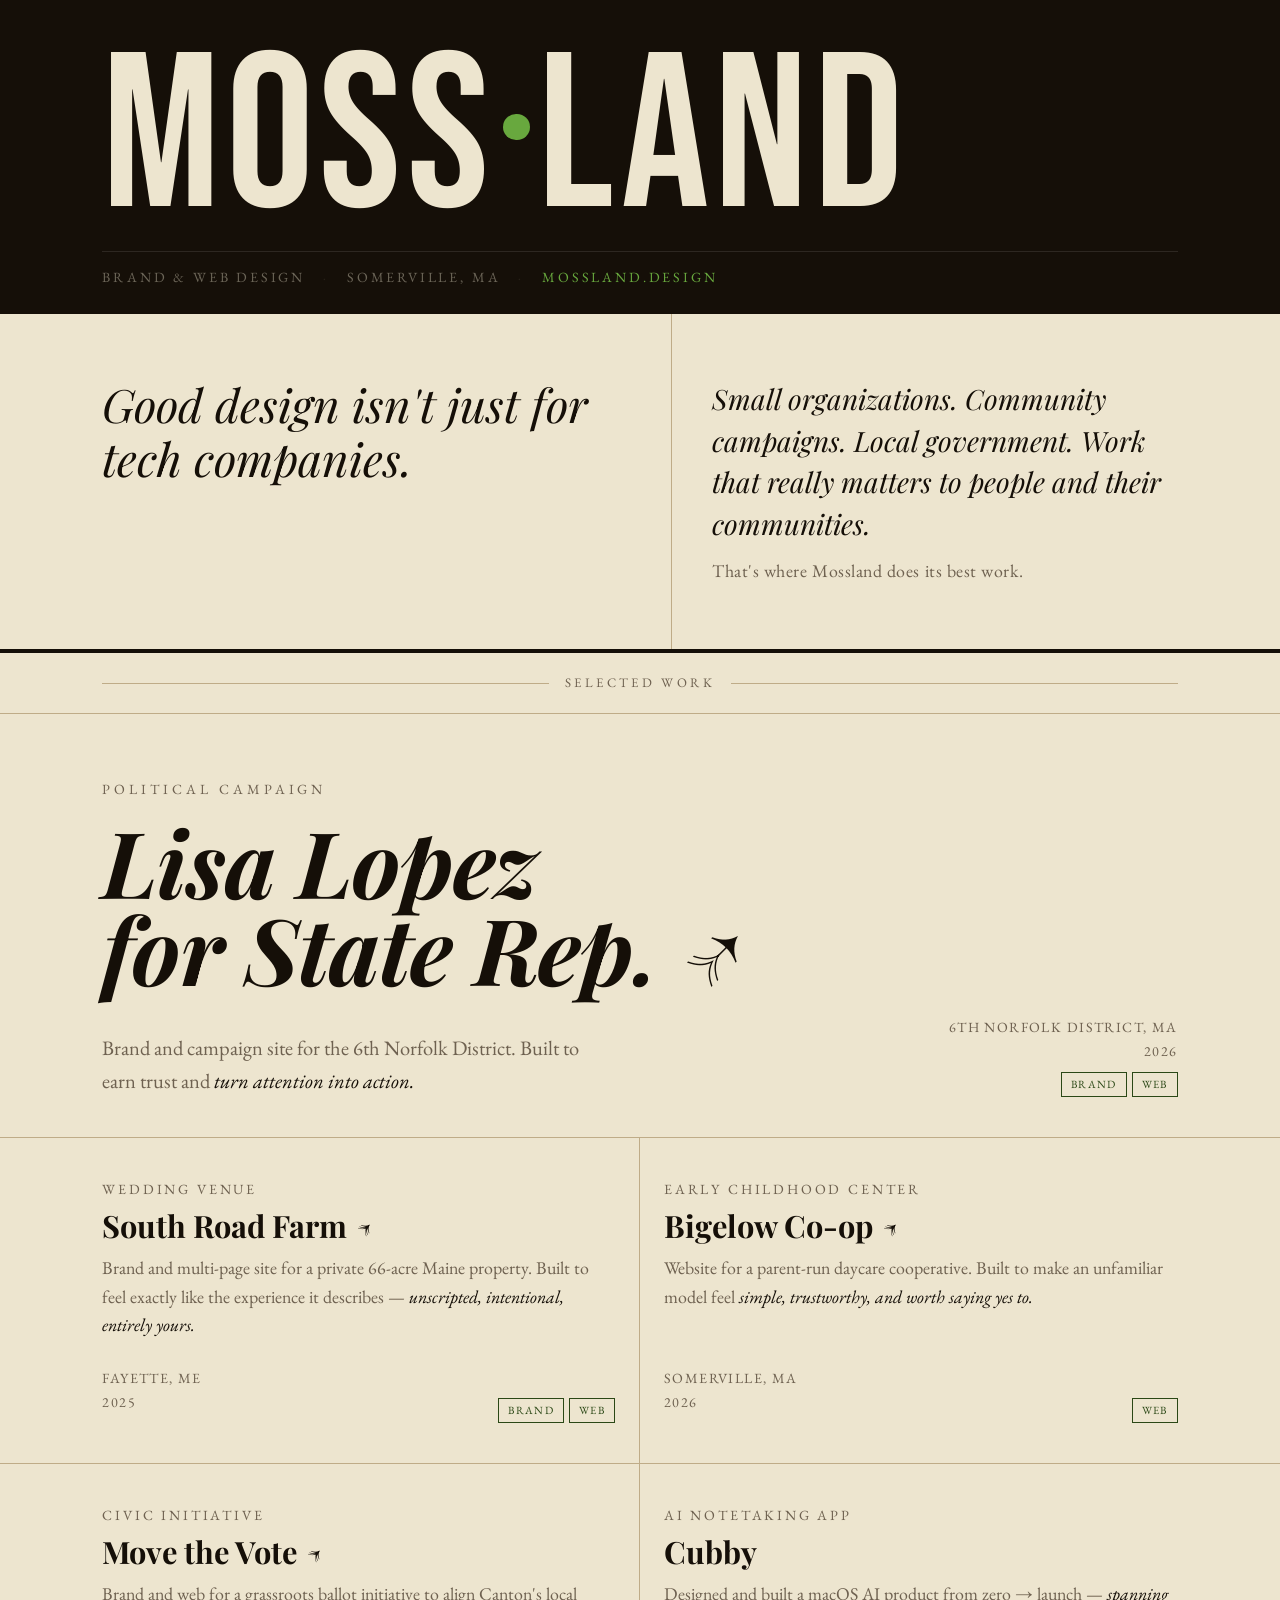
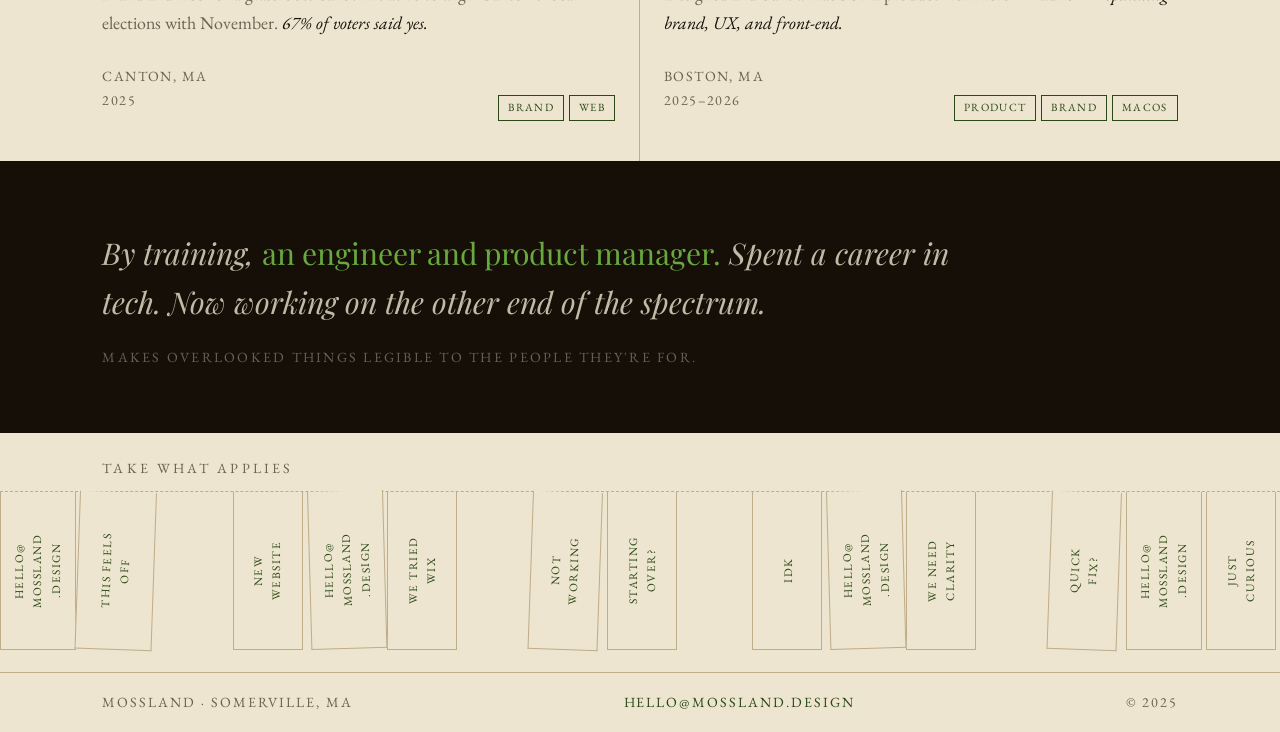
==== index.html @ f3d97777 "update tear-offs" ====
<!doctype html>
<html lang="en">
  <head>
    <!-- Google tag (gtag.js) -->
    <script
      async
      src="https://www.googletagmanager.com/gtag/js?id=G-RFCVQZYDGC"
    ></script>
    <script>
      window.dataLayer = window.dataLayer || [];
      function gtag() {
        dataLayer.push(arguments);
      }
      gtag("js", new Date());

      gtag("config", "G-RFCVQZYDGC");
    </script>
    <meta charset="UTF-8" />
    <meta name="viewport" content="width=device-width, initial-scale=1.0" />
    <title>Mossland — Brand &amp; Web Design</title>
    <meta
      name="description"
      content="Brand and web design for small organizations, community campaigns, and local government. Work that really matters to people and their communities."
    />
    <link rel="canonical" href="https://mossland.design/" />
    <!-- Open Graph -->
    <meta property="og:type" content="website" />
    <meta property="og:url" content="https://mossland.design/" />
    <meta property="og:title" content="Mossland — Brand &amp; Web Design" />
    <meta
      property="og:description"
      content="Brand and web design for small organizations, community campaigns, and local government. Work that really matters to people and their communities."
    />
    <meta
      property="og:image"
      content="https://mossland.design/assets/og-image.png"
    />
    <link rel="icon" href="assets/favicon.svg" type="image/svg+xml" />
    <link
      rel="icon"
      href="assets/favicon-32.png"
      type="image/png"
      sizes="32x32"
    />
    <link rel="stylesheet" href="css/shared.css?v=1.0" />
    <link rel="stylesheet" href="css/index.css?v=1.0" />
  </head>
  <body>
    <!-- ── HEADER ── -->
    <header class="plate" role="banner">
      <span class="wordmark" aria-label="Mossland"
        >MOSS<span class="wordmark-dot" aria-hidden="true"></span>LAND</span
      >
      <div class="platebar" aria-label="Site info">
        <span>Brand &amp; Web Design</span>
        <span class="platebar-sep" aria-hidden="true">·</span>
        <span>Somerville, MA</span>
        <span class="platebar-sep" aria-hidden="true">·</span>
        <span class="platebar-domain">mossland.design</span>
      </div>
    </header>

    <!-- ── LEDE ── -->
    <section class="lede" aria-label="Introduction">
      <div class="lede-left">
        <p class="tagline">Good design isn't just for tech companies.</p>
      </div>
      <div class="lede-right">
        <p class="lede-line">
          Small organizations. Community campaigns. Local government. Work that
          really matters to people and their communities.
        </p>
        <p class="lede-line lede-line-sub">
          That's where Mossland does its best work.
        </p>
      </div>
    </section>

    <!-- ── SELECTED WORK ── -->
    <main aria-label="Selected work">
      <div class="section-header">
        <div class="section-header-rule"></div>
        <span class="section-header-label">Selected Work</span>
        <div class="section-header-rule"></div>
      </div>

      <!-- Hero project -->
      <article class="hero">
        <p class="hero-eyebrow">Political Campaign</p>
        <h2 class="hero-name">
          <a href="https://lopezforrep.com" target="_blank" rel="noopener"
            >Lisa Lopez<br />for State Rep. ↗&#xFE0E;</a
          >
        </h2>
        <div class="hero-bottom">
          <p class="hero-desc">
            Brand and campaign site for the 6th Norfolk District. Built to earn
            trust and <em>turn attention into action.</em>
          </p>
          <div class="hero-meta">
            <p class="meta-loc">6th Norfolk District, MA<br />2026</p>
            <div class="pills">
              <span class="pill">Brand</span>
              <span class="pill">Web</span>
            </div>
          </div>
        </div>
      </article>

      <!-- 2×2 grid -->
      <div class="work-grid">
        <article class="work-box">
          <p class="work-box-cat">Wedding Venue</p>
          <h3 class="work-box-name">
            <a href="https://southroad.farm" target="_blank" rel="noopener"
              >South Road Farm ↗&#xFE0E;</a
            >
          </h3>
          <p class="work-box-desc">
            Brand and multi-page site for a private 66-acre Maine property.
            Built to feel exactly like the experience it describes —
            <em>unscripted, intentional, entirely yours.</em>
          </p>
          <div class="work-box-foot">
            <p class="meta-loc">Fayette, ME<br />2025</p>
            <div class="pills">
              <span class="pill">Brand</span>
              <span class="pill">Web</span>
            </div>
          </div>
        </article>

        <article class="work-box">
          <p class="work-box-cat">Early Childhood Center</p>
          <h3 class="work-box-name">
            <a href="https://bigelowcoop.org" target="_blank" rel="noopener"
              >Bigelow Co-op ↗&#xFE0E;</a
            >
          </h3>
          <p class="work-box-desc">
            Website for a parent-run daycare cooperative. Built to make an
            unfamiliar model feel
            <em>simple, trustworthy, and worth saying yes to.</em>
          </p>
          <div class="work-box-foot">
            <p class="meta-loc">Somerville, MA<br />2026</p>
            <div class="pills">
              <span class="pill">Web</span>
            </div>
          </div>
        </article>

        <article class="work-box">
          <p class="work-box-cat">Civic Initiative</p>
          <h3 class="work-box-name">
            <a href="https://movethevote.info" target="_blank" rel="noopener"
              >Move the Vote ↗&#xFE0E;</a
            >
          </h3>
          <p class="work-box-desc">
            Brand and web for a grassroots ballot initiative to align Canton's
            local elections with November. <em>67% of voters said yes.</em>
          </p>
          <div class="work-box-foot">
            <p class="meta-loc">Canton, MA<br />2025</p>
            <div class="pills">
              <span class="pill">Brand</span>
              <span class="pill">Web</span>
            </div>
          </div>
        </article>

        <article class="work-box">
          <p class="work-box-cat">AI Notetaking App</p>
          <h3 class="work-box-name">Cubby</h3>
          <p class="work-box-desc">
            Designed and built a macOS AI product from zero → launch —
            <em>spanning brand, UX, and front-end.</em>
          </p>
          <div class="work-box-foot">
            <p class="meta-loc">Boston, MA<br />2025–2026</p>
            <div class="pills">
              <span class="pill">Product</span>
              <span class="pill">Brand</span>
              <span class="pill">macOS</span>
            </div>
          </div>
        </article>
      </div>
    </main>

    <!-- ── ABOUT STRIPE ── -->
    <section class="stripe" aria-label="About">
      <p class="stripe-main">
        By training, <em>an engineer and product manager.</em> Spent a career in
        tech. Now working on the other end of the spectrum.
      </p>
      <p class="stripe-sub">
        Makes overlooked things legible to the people they're for.
      </p>
    </section>

    <!-- ── TEAR-OFF ── -->
    <section class="tear-wrap" aria-label="Contact">
      <p class="tear-label">Take what applies</p>
      <hr class="perf-line" aria-hidden="true" />
      <div class="tear-tabs" aria-label="Contact tabs: hello@mossland.design">
        <a
          class="tear-tab"
          href="mailto:hello@mossland.design"
          aria-label="Email Mossland"
        >
          <span class="tear-tab-text">hello@<br />mossland<br />.design</span>
        </a>
        <a
          class="tear-tab tilt"
          href="mailto:hello@mossland.design"
          tabindex="-1"
          aria-hidden="true"
        >
          <span class="tear-tab-text">this feels<br />off</span>
        </a>
        <div class="tear-gap" aria-hidden="true"></div>
        <a
          class="tear-tab"
          href="mailto:hello@mossland.design"
          tabindex="-1"
          aria-hidden="true"
        >
          <span class="tear-tab-text">new<br />website</span>
        </a>
        <a
          class="tear-tab tilt-left"
          href="mailto:hello@mossland.design"
          tabindex="-1"
          aria-hidden="true"
        >
          <span class="tear-tab-text">hello@<br />mossland<br />.design</span>
        </a>
        <a
          class="tear-tab"
          href="mailto:hello@mossland.design"
          tabindex="-1"
          aria-hidden="true"
        >
          <span class="tear-tab-text">we tried<br />wix</span>
        </a>
        <div class="tear-gap" aria-hidden="true"></div>
        <a
          class="tear-tab tilt"
          href="mailto:hello@mossland.design"
          tabindex="-1"
          aria-hidden="true"
        >
          <span class="tear-tab-text">not<br />working</span>
        </a>
        <a
          class="tear-tab"
          href="mailto:hello@mossland.design"
          tabindex="-1"
          aria-hidden="true"
        >
          <span class="tear-tab-text">starting<br />over?</span>
        </a>
        <div class="tear-gap" aria-hidden="true"></div>
        <a
          class="tear-tab"
          href="mailto:hello@mossland.design"
          tabindex="-1"
          aria-hidden="true"
        >
          <span class="tear-tab-text">idk</span>
        </a>
        <a
          class="tear-tab tilt-left"
          href="mailto:hello@mossland.design"
          tabindex="-1"
          aria-hidden="true"
        >
          <span class="tear-tab-text">hello@<br />mossland<br />.design</span>
        </a>
        <a
          class="tear-tab"
          href="mailto:hello@mossland.design"
          tabindex="-1"
          aria-hidden="true"
        >
          <span class="tear-tab-text">we need<br />clarity</span>
        </a>
        <div class="tear-gap" aria-hidden="true"></div>
        <a
          class="tear-tab tilt"
          href="mailto:hello@mossland.design"
          tabindex="-1"
          aria-hidden="true"
        >
          <span class="tear-tab-text">quick<br />fix?</span>
        </a>
        <a
          class="tear-tab"
          href="mailto:hello@mossland.design"
          tabindex="-1"
          aria-hidden="true"
        >
          <span class="tear-tab-text">hello@<br />mossland<br />.design</span>
        </a>
        <a
          class="tear-tab"
          href="mailto:hello@mossland.design"
          tabindex="-1"
          aria-hidden="true"
        >
          <span class="tear-tab-text">just<br />curious</span>
        </a>
      </div>
    </section>

    <!-- ── FOOTER ── -->
    <footer class="site-footer" role="contentinfo">
      <span>Mossland · Somerville, MA</span>
      <a href="mailto:hello@mossland.design">hello@mossland.design</a>
      <span>© 2025</span>
    </footer>
  </body>
</html>
---- css/shared.css ----
/* =============================================================
   shared.css — Mossland Design
   Tokens, typography baseline, layout primitives
   ============================================================= */

/* ── Fonts ── */
@import url("https://fonts.googleapis.com/css2?family=Bebas+Neue&family=EB+Garamond:ital,wght@0,400;0,500;1,400;1,500&family=Playfair+Display:ital,wght@0,700;0,900;1,400;1,700&display=swap");

/* ── Tokens ── */
:root {
  /* Colors */
  --color-paper: #ede5cf;
  --color-ink: #150f08;
  --color-moss: #2b4816;
  --color-moss-lt: #68a83e;
  --color-rule: #bfac88;
  --color-muted: #6e6150;

  /* Spacing */
  --sp-2xl: 96px;
  --sp-xl: 80px;
  --sp-lg: 64px;
  --sp-md: 40px;
  --sp-sm: 24px;
  --sp-xs: 14px;

  --pad-x: clamp(40px, 8vw, 140px);
}

@media (max-width: 768px) {
  :root {
    --pad-x: 24px;
    --sp-2xl: 64px;
    --sp-xl: 48px;
    --sp-lg: 40px;
    --sp-md: 28px;
    --sp-sm: 20px;
  }
}

/* ── Reset ── */
*,
*::before,
*::after {
  box-sizing: border-box;
  margin: 0;
  padding: 0;
}

/* ── Base ── */
html {
  font-size: 16px;
  -webkit-text-size-adjust: 100%;
}

body {
  background: var(--color-paper);
  color: var(--color-ink);
  font-family: "EB Garamond", Georgia, serif;
  line-height: 1.6;
  overflow-x: hidden;
}

a {
  color: inherit;
  text-decoration: none;
}

a:focus-visible {
  outline: 2px solid var(--color-moss);
  outline-offset: 3px;
}

img {
  display: block;
  max-width: 100%;
}

/* ── Pill tag ── */
.pill {
  font-size: 11px;
  letter-spacing: 0.12em;
  text-transform: uppercase;
  color: var(--color-moss);
  border: 1px solid var(--color-moss);
  padding: 3px 9px;
  display: inline-block;
}

.pills {
  display: flex;
  flex-wrap: wrap;
  gap: 5px;
}

/* ── Location / meta ── */
.meta-loc {
  font-size: clamp(13px, 1.1vw, 15px);
  letter-spacing: 0.1em;
  text-transform: uppercase;
  color: var(--color-muted);
  line-height: 1.7;
  font-family: "EB Garamond", Georgia, serif;
  margin-bottom: 8px;
}

/* ── Site footer ── */
.site-footer {
  border-top: 1px solid var(--color-rule);
  padding: 18px var(--pad-x);
  display: flex;
  justify-content: space-between;
  align-items: center;
  font-size: clamp(13px, 1.1vw, 15px);
  letter-spacing: 0.14em;
  text-transform: uppercase;
  color: var(--color-muted);
  font-family: "EB Garamond", Georgia, serif;
}

.site-footer a {
  color: var(--color-moss);
  transition: color 0.12s;
}

.site-footer a:hover {
  color: var(--color-ink);
}

@media (max-width: 600px) {
  .site-footer {
    flex-direction: column;
    align-items: flex-start;
    gap: 6px;
  }
}

/* ── Focus & accessibility ── */
:focus-visible {
  outline: 2px solid var(--color-moss);
  outline-offset: 2px;
}
---- css/index.css ----
/* =============================================================
   index.css — Mossland Design
   Page-specific styles for index.html
   ============================================================= */

/* ── HEADER PLATE ── */
.plate {
  background: var(--color-ink);
  padding: 48px var(--pad-x) 26px;
}

.wordmark {
  font-family: "Bebas Neue", sans-serif;
  font-size: clamp(86px, 19vw, 220px);
  line-height: 0.84;
  letter-spacing: 0.025em;
  color: var(--color-paper);
  display: block;
}

.wordmark-dot {
  display: inline-block;
  width: 0.12em;
  height: 0.12em;
  background: var(--color-moss-lt);
  border-radius: 50%;
  position: relative;
  top: -0.3em;
  margin: 0 0.04em;
}

.platebar {
  display: flex;
  flex-wrap: wrap;
  align-items: center;
  gap: 8px 18px;
  margin-top: 18px;
  padding-top: 14px;
  border-top: 1px solid rgba(255, 255, 255, 0.1);
}

.platebar > span {
  font-size: clamp(13px, 1.1vw, 16px);
  letter-spacing: 0.2em;
  text-transform: uppercase;
  color: rgba(237, 229, 207, 0.4);
  font-family: "EB Garamond", Georgia, serif;
}

.platebar .platebar-domain {
  color: var(--color-moss-lt);
}

.platebar .platebar-sep {
  opacity: 0.2;
}

/* ── LEDE ── */
.lede {
  display: grid;
  grid-template-columns: 1.05fr 0.95fr;
  border-bottom: 4px solid var(--color-ink);
}

.lede-left {
  padding: var(--sp-lg) var(--sp-md) var(--sp-lg) var(--pad-x);
  border-right: 1px solid var(--color-rule);
}

.lede-right {
  padding: var(--sp-lg) var(--pad-x) var(--sp-lg) var(--sp-md);
  display: flex;
  flex-direction: column;
  justify-content: center;
  gap: 14px;
}

.tagline {
  font-family: "Playfair Display", Georgia, serif;
  font-size: clamp(26px, 3.6vw, 48px);
  font-style: italic;
  line-height: 1.16;
  color: var(--color-ink);
}

.lede-line {
  font-family: "Playfair Display", Georgia, serif;
  font-size: clamp(18px, 2.2vw, 28px);
  font-style: italic;
  line-height: 1.48;
  color: var(--color-ink);
}

.lede-line-sub {
  font-style: normal;
  font-family: "EB Garamond", Georgia, serif;
  font-size: clamp(16px, 1.4vw, 20px);
  letter-spacing: 0.03em;
  color: var(--color-muted);
}

@media (max-width: 768px) {
  .lede {
    grid-template-columns: 1fr;
  }

  .lede-left {
    border-right: none;
    border-bottom: 1px solid var(--color-rule);
    padding-bottom: var(--sp-sm);
    padding-right: var(--pad-x);
  }

  .lede-right {
    padding-top: var(--sp-sm);
    padding-left: var(--pad-x);
  }
}

/* ── SECTION HEADER ── */
.section-header {
  display: flex;
  align-items: center;
  gap: 16px;
  padding: 20px var(--pad-x);
  border-bottom: 1px solid var(--color-rule);
}

.section-header-rule {
  flex: 1;
  height: 0.5px;
  background: var(--color-rule);
}

.section-header-label {
  font-size: 13px;
  letter-spacing: 0.26em;
  text-transform: uppercase;
  color: var(--color-muted);
  font-family: "EB Garamond", Georgia, serif;
  white-space: nowrap;
}

/* ── HERO PROJECT ── */
.hero {
  border-bottom: 1px solid var(--color-rule);
  padding: var(--sp-lg) var(--pad-x) var(--sp-md);
}

.hero-eyebrow {
  font-size: clamp(13px, 1.1vw, 16px);
  letter-spacing: 0.28em;
  text-transform: uppercase;
  color: var(--color-muted);
  margin-bottom: 16px;
  font-family: "EB Garamond", Georgia, serif;
}

.hero-name {
  font-family: "Playfair Display", Georgia, serif;
  font-size: clamp(42px, 7.5vw, 92px);
  font-style: italic;
  font-weight: 700;
  line-height: 0.95;
  color: var(--color-ink);
  margin-bottom: var(--sp-sm);
  letter-spacing: -0.01em;
}

.hero-name a {
  color: inherit;
  transition: color 0.12s;
}

.hero-name a:hover {
  color: var(--color-moss);
}

.hero-bottom {
  display: flex;
  align-items: flex-end;
  justify-content: space-between;
  gap: var(--sp-sm);
  flex-wrap: wrap;
}

.hero-desc {
  font-size: clamp(18px, 1.6vw, 22px);
  line-height: 1.58;
  color: var(--color-muted);
  max-width: 500px;
}

.hero-desc em {
  font-style: italic;
  color: var(--color-ink);
}

.hero-meta {
  flex-shrink: 0;
  text-align: right;
}

.hero-meta .pills {
  justify-content: flex-end;
}

@media (max-width: 600px) {
  .hero-bottom {
    flex-direction: column;
    align-items: flex-start;
  }

  .hero-meta {
    text-align: left;
  }

  .hero-meta .pills {
    justify-content: flex-start;
  }
}

/* ── WORK GRID (2×2 boxes) ── */
.work-grid {
  display: grid;
  grid-template-columns: 1fr 1fr;
}

.work-box {
  padding: var(--sp-md) var(--sp-sm);
  border-bottom: 1px solid var(--color-rule);
  border-right: 1px solid var(--color-rule);
  display: flex;
  flex-direction: column;
}

.work-box:nth-child(odd) {
  padding-left: var(--pad-x);
}

.work-box:nth-child(even) {
  padding-right: var(--pad-x);
  border-right: none;
}

.work-box:nth-child(3),
.work-box:nth-child(4) {
  border-bottom: none;
}

.work-box-cat {
  font-size: clamp(13px, 1.1vw, 15px);
  letter-spacing: 0.2em;
  text-transform: uppercase;
  color: var(--color-muted);
  margin-bottom: 8px;
  font-family: "EB Garamond", Georgia, serif;
}

.work-box-name {
  font-family: "Playfair Display", Georgia, serif;
  font-size: clamp(22px, 2.4vw, 32px);
  font-weight: 700;
  line-height: 1.1;
  margin-bottom: 12px;
  color: var(--color-ink);
}

.work-box-name a {
  color: inherit;
  transition: color 0.12s;
}

.work-box-name a:hover {
  color: var(--color-moss);
}

.work-box-desc {
  font-size: clamp(16px, 1.4vw, 19px);
  line-height: 1.58;
  color: var(--color-muted);
  flex: 1;
  margin-bottom: var(--sp-xs);
}

.work-box-desc em {
  font-style: italic;
  color: var(--color-ink);
}

.work-box-foot {
  display: flex;
  justify-content: space-between;
  align-items: flex-end;
  margin-top: auto;
  padding-top: var(--sp-xs);
}

@media (max-width: 768px) {
  .work-grid {
    grid-template-columns: 1fr;
  }

  .work-box,
  .work-box:nth-child(odd),
  .work-box:nth-child(even) {
    padding-left: var(--pad-x);
    padding-right: var(--pad-x);
    border-right: none;
    border-bottom: 1px solid var(--color-rule);
  }

  .work-box:last-child {
    border-bottom: none;
  }

  .work-box-foot .pills {
    justify-content: flex-start;
  }
}

/* ── DARK STRIPE ── */
.stripe {
  background: var(--color-ink);
  padding: var(--sp-lg) var(--pad-x);
  border-top: 4px solid var(--color-ink);
}

.stripe-main {
  font-family: "Playfair Display", Georgia, serif;
  font-size: clamp(18px, 2.4vw, 30px);
  font-style: italic;
  line-height: 1.62;
  color: rgba(237, 229, 207, 0.8);
  max-width: 860px;
  margin-bottom: 20px;
}

.stripe-main em {
  font-style: normal;
  color: var(--color-moss-lt);
}

.stripe-sub {
  font-size: clamp(13px, 1.1vw, 16px);
  letter-spacing: 0.16em;
  text-transform: uppercase;
  color: rgba(237, 229, 207, 0.38);
  font-family: "EB Garamond", Georgia, serif;
}

/* ── TEAR-OFF ── */
.tear-wrap {
  overflow: hidden;
}

.tear-label {
  font-size: clamp(13px, 1.1vw, 15px);
  letter-spacing: 0.22em;
  text-transform: uppercase;
  color: var(--color-muted);
  padding: var(--sp-sm) var(--pad-x) 0;
  font-family: "EB Garamond", Georgia, serif;
}

.perf-line {
  border: none;
  border-top: 1.5px dashed var(--color-rule);
  margin: 12px 0 0;
}

.tear-tabs {
  display: flex;
  align-items: flex-start;
  padding: 0;
  height: 180px;
  width: 100%;
}

.tear-tab {
  flex: 1;
  height: 158px;
  border-left: 1px solid var(--color-rule);
  border-right: 1px solid var(--color-rule);
  border-bottom: 1px solid var(--color-rule);
  display: flex;
  align-items: center;
  justify-content: center;
  background: var(--color-paper);
  margin-right: 4px;
}

.tear-tab-text {
  font-size: clamp(10px, 0.9vw, 13px);
  letter-spacing: 0.13em;
  text-transform: uppercase;
  color: var(--color-moss);
  transform: rotate(-90deg);
  white-space: nowrap;
  font-family: "EB Garamond", Georgia, serif;
  line-height: 1.6;
  text-align: center;
}

.tear-tab.tilt {
  transform: rotate(2deg);
  transform-origin: top center;
}

.tear-tab.tilt-left {
  transform: rotate(-1.6deg);
  transform-origin: top left;
}

/* Empty space where a tab has been torn off */
.tear-gap {
  flex: 1;
  margin-right: 4px;
}

@media (max-width: 600px) {
  .tear-tabs {
    height: 140px;
  }

  .tear-tab {
    height: 120px;
  }
}
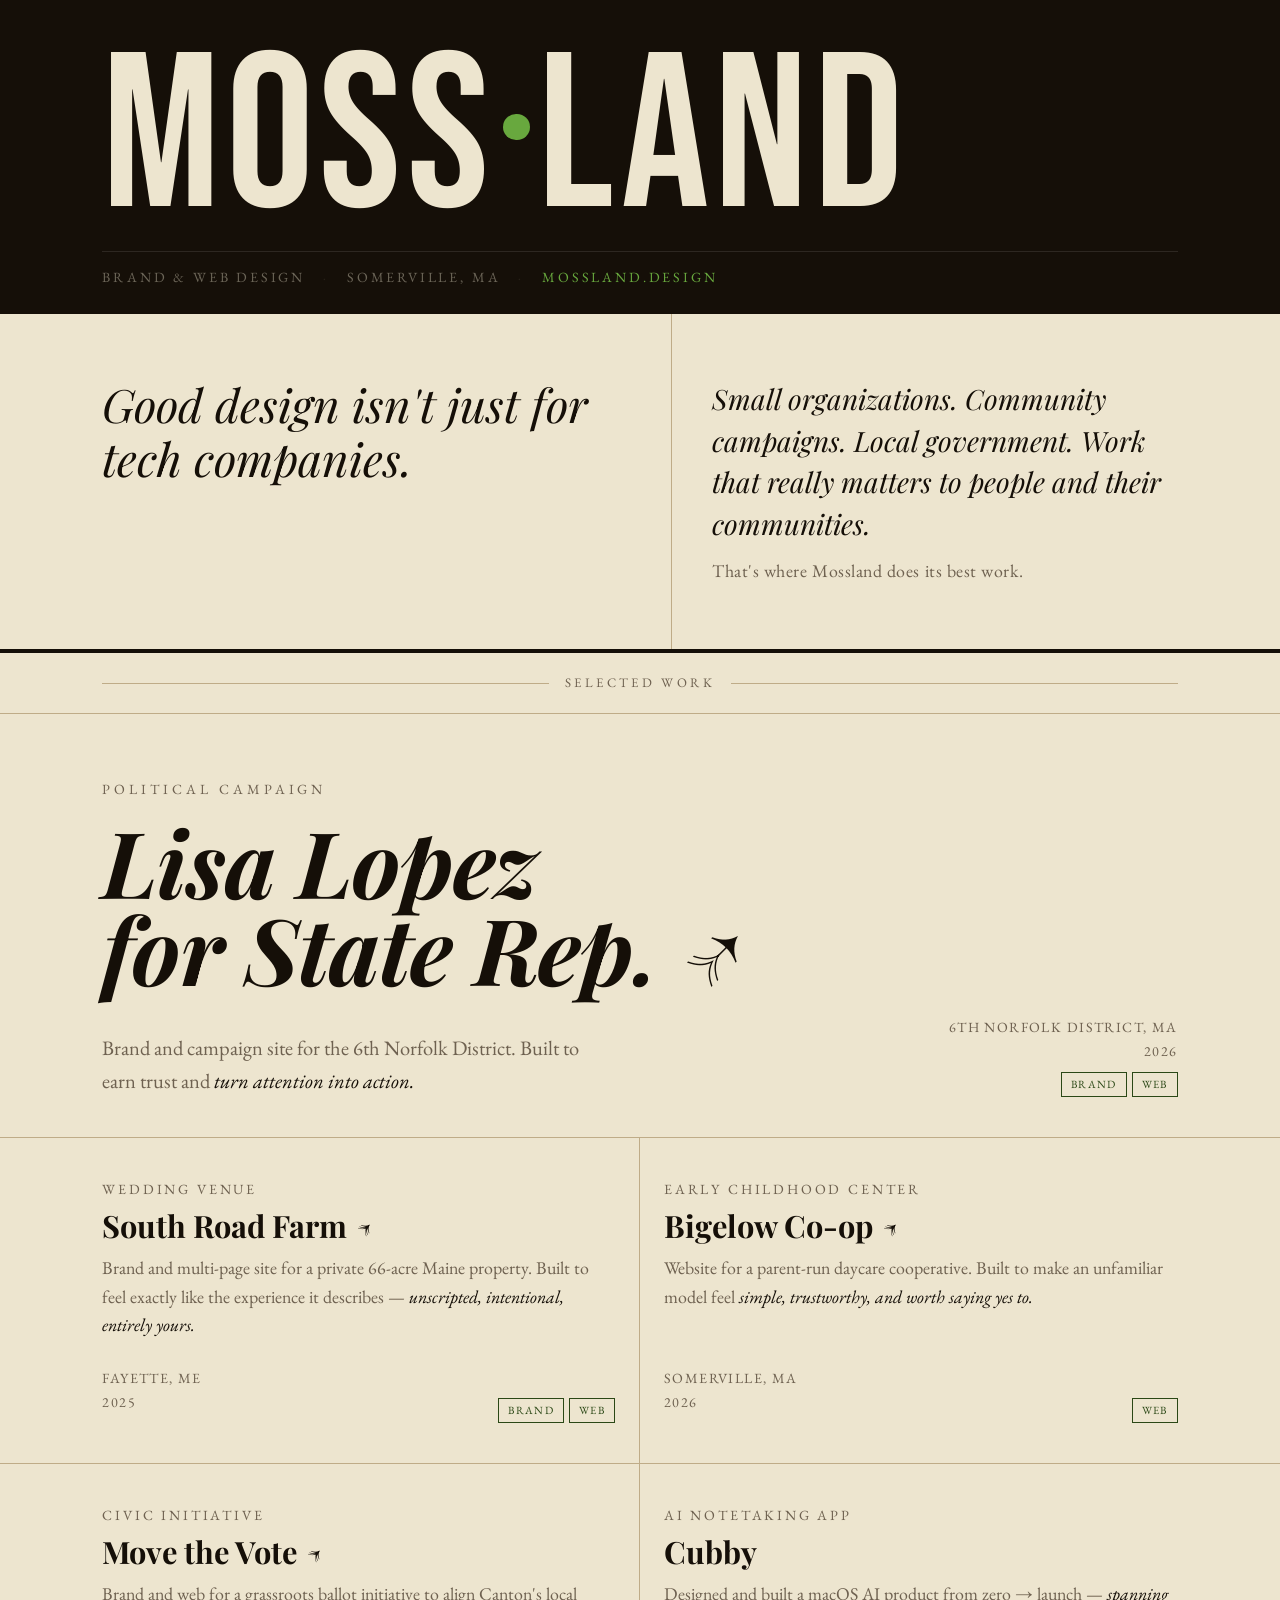
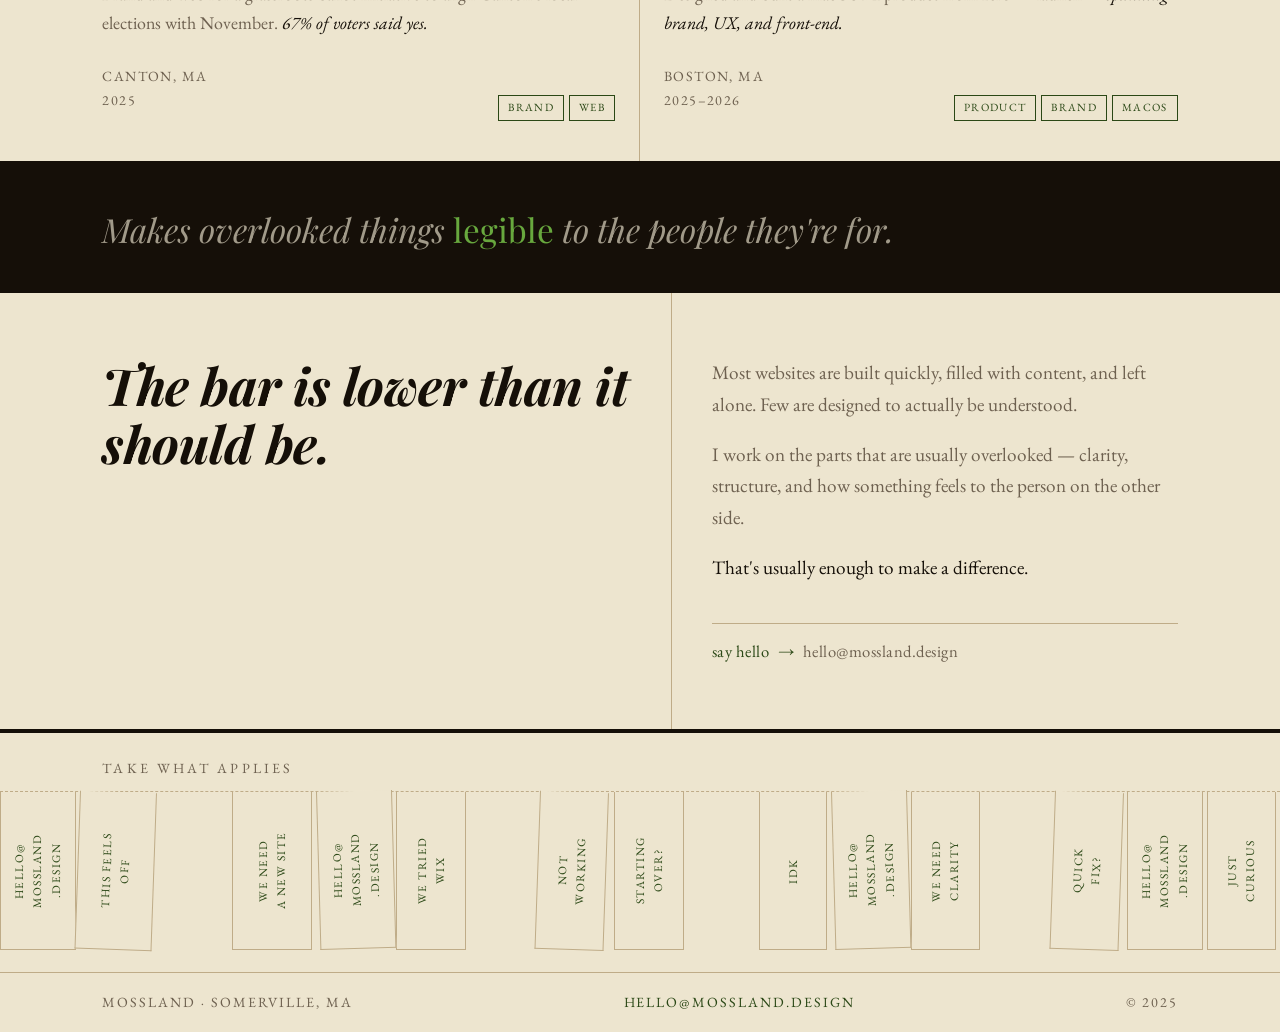
==== commit 54f4e21a: "add CTA" ====
--- a/index.html
+++ b/index.html
@@ -42,8 +42,8 @@
       type="image/png"
       sizes="32x32"
     />
-    <link rel="stylesheet" href="css/shared.css?v=1.0" />
-    <link rel="stylesheet" href="css/index.css?v=1.0" />
+    <link rel="stylesheet" href="css/shared.css?v=1.1" />
+    <link rel="stylesheet" href="css/index.css?v=1.1" />
   </head>
   <body>
     <!-- ── HEADER ── -->
@@ -189,15 +189,39 @@
       </div>
     </main>
 
-    <!-- ── ABOUT STRIPE ── -->
-    <section class="stripe" aria-label="About">
-      <p class="stripe-main">
-        By training, <em>an engineer and product manager.</em> Spent a career in
-        tech. Now working on the other end of the spectrum.
+    <!-- ── PHILOSOPHY STRIPE ── -->
+    <section class="stripe" aria-label="Philosophy">
+      <p class="stripe-line">
+        Makes overlooked things <em>legible</em> to the people they're for.
       </p>
-      <p class="stripe-sub">
-        Makes overlooked things legible to the people they're for.
-      </p>
+    </section>
+
+    <!-- ── POV + CTA ── -->
+    <section class="pov" aria-label="About">
+      <div class="pov-grid">
+        <div class="pov-left">
+          <p class="pov-lede">The bar is lower than it should be.</p>
+        </div>
+        <div class="pov-right">
+          <div class="pov-body">
+            <p>
+              Most websites are built quickly, filled with content, and left
+              alone. Few are designed to actually be understood.
+            </p>
+            <p>
+              I work on the parts that are usually overlooked — clarity,
+              structure, and how something feels to the person on the other
+              side.
+            </p>
+            <p>That's usually enough to make a difference.</p>
+          </div>
+          <a class="pov-cta" href="mailto:hello@mossland.design">
+            <span class="pov-cta-verb">say hello</span>
+            <span class="pov-cta-arrow">→</span>
+            <span class="pov-cta-addr">hello@mossland.design</span>
+          </a>
+        </div>
+      </div>
     </section>
 
     <!-- ── TEAR-OFF ── -->
@@ -227,7 +251,7 @@
           tabindex="-1"
           aria-hidden="true"
         >
-          <span class="tear-tab-text">new<br />website</span>
+          <span class="tear-tab-text">we need<br />a new site</span>
         </a>
         <a
           class="tear-tab tilt-left"
--- a/css/index.css
+++ b/css/index.css
@@ -319,34 +319,134 @@
   }
 }
 
-/* ── DARK STRIPE ── */
+/* ── PHILOSOPHY STRIPE (condensed) ── */
 .stripe {
   background: var(--color-ink);
-  padding: var(--sp-lg) var(--pad-x);
+  padding: var(--sp-md) var(--pad-x);
   border-top: 4px solid var(--color-ink);
 }
 
-.stripe-main {
+.stripe-line {
   font-family: "Playfair Display", Georgia, serif;
-  font-size: clamp(18px, 2.4vw, 30px);
-  font-style: italic;
-  line-height: 1.62;
-  color: rgba(237, 229, 207, 0.8);
-  max-width: 860px;
-  margin-bottom: 20px;
-}
-
-.stripe-main em {
+  font-size: clamp(20px, 2.6vw, 34px);
+  font-style: italic;
+  line-height: 1.45;
+  color: rgba(237, 229, 207, 0.65);
+  max-width: 820px;
+}
+
+.stripe-line em {
   font-style: normal;
   color: var(--color-moss-lt);
 }
 
-.stripe-sub {
-  font-size: clamp(13px, 1.1vw, 16px);
-  letter-spacing: 0.16em;
-  text-transform: uppercase;
-  color: rgba(237, 229, 207, 0.38);
-  font-family: "EB Garamond", Georgia, serif;
+/* ── POV + CTA ── */
+.pov {
+  border-bottom: 4px solid var(--color-ink);
+}
+
+.pov-grid {
+  display: grid;
+  grid-template-columns: 1.05fr 0.95fr;
+}
+
+.pov-left {
+  padding: var(--sp-lg) var(--sp-md) var(--sp-lg) var(--pad-x);
+  border-right: 1px solid var(--color-rule);
+  display: flex;
+  align-items: flex-start;
+}
+
+.pov-right {
+  padding: var(--sp-lg) var(--pad-x) var(--sp-lg) var(--sp-md);
+  display: flex;
+  flex-direction: column;
+  justify-content: space-between;
+}
+
+.pov-lede {
+  font-family: "Playfair Display", Georgia, serif;
+  font-size: clamp(30px, 4vw, 54px);
+  font-weight: 700;
+  font-style: italic;
+  line-height: 1.12;
+  letter-spacing: -0.01em;
+  color: var(--color-ink);
+}
+
+.pov-body {
+  display: flex;
+  flex-direction: column;
+  gap: 18px;
+  margin-bottom: var(--sp-md);
+}
+
+.pov-body p {
+  font-family: "EB Garamond", Georgia, serif;
+  font-size: clamp(17px, 1.5vw, 21px);
+  line-height: 1.65;
+  color: var(--color-muted);
+}
+
+.pov-body p:last-child {
+  color: var(--color-ink);
+}
+
+.pov-cta {
+  display: inline-flex;
+  align-items: baseline;
+  gap: 8px;
+  font-family: "EB Garamond", Georgia, serif;
+  font-size: clamp(15px, 1.3vw, 18px);
+  letter-spacing: 0.03em;
+  color: var(--color-muted);
+  text-decoration: none;
+  border-top: 1px solid var(--color-rule);
+  padding-top: var(--sp-xs);
+  transition: color 0.12s;
+}
+
+.pov-cta:hover {
+  color: var(--color-ink);
+}
+
+.pov-cta:hover .pov-cta-verb {
+  color: var(--color-moss);
+}
+
+.pov-cta-verb {
+  color: var(--color-moss);
+  transition: color 0.12s;
+}
+
+.pov-cta-arrow {
+  color: var(--color-moss);
+}
+
+.pov-cta-addr {
+  color: inherit;
+}
+
+@media (max-width: 768px) {
+  .pov-grid {
+    grid-template-columns: 1fr;
+  }
+
+  .pov-left {
+    border-right: none;
+    border-bottom: 1px solid var(--color-rule);
+    padding-bottom: var(--sp-md);
+    padding-right: var(--pad-x);
+  }
+
+  .pov-right {
+    padding-top: var(--sp-md);
+    padding-left: var(--pad-x);
+  }
+
+  .pov-body {
+    margin-bottom: var(--sp-sm);
+  }
 }
 
 /* ── TEAR-OFF ── */
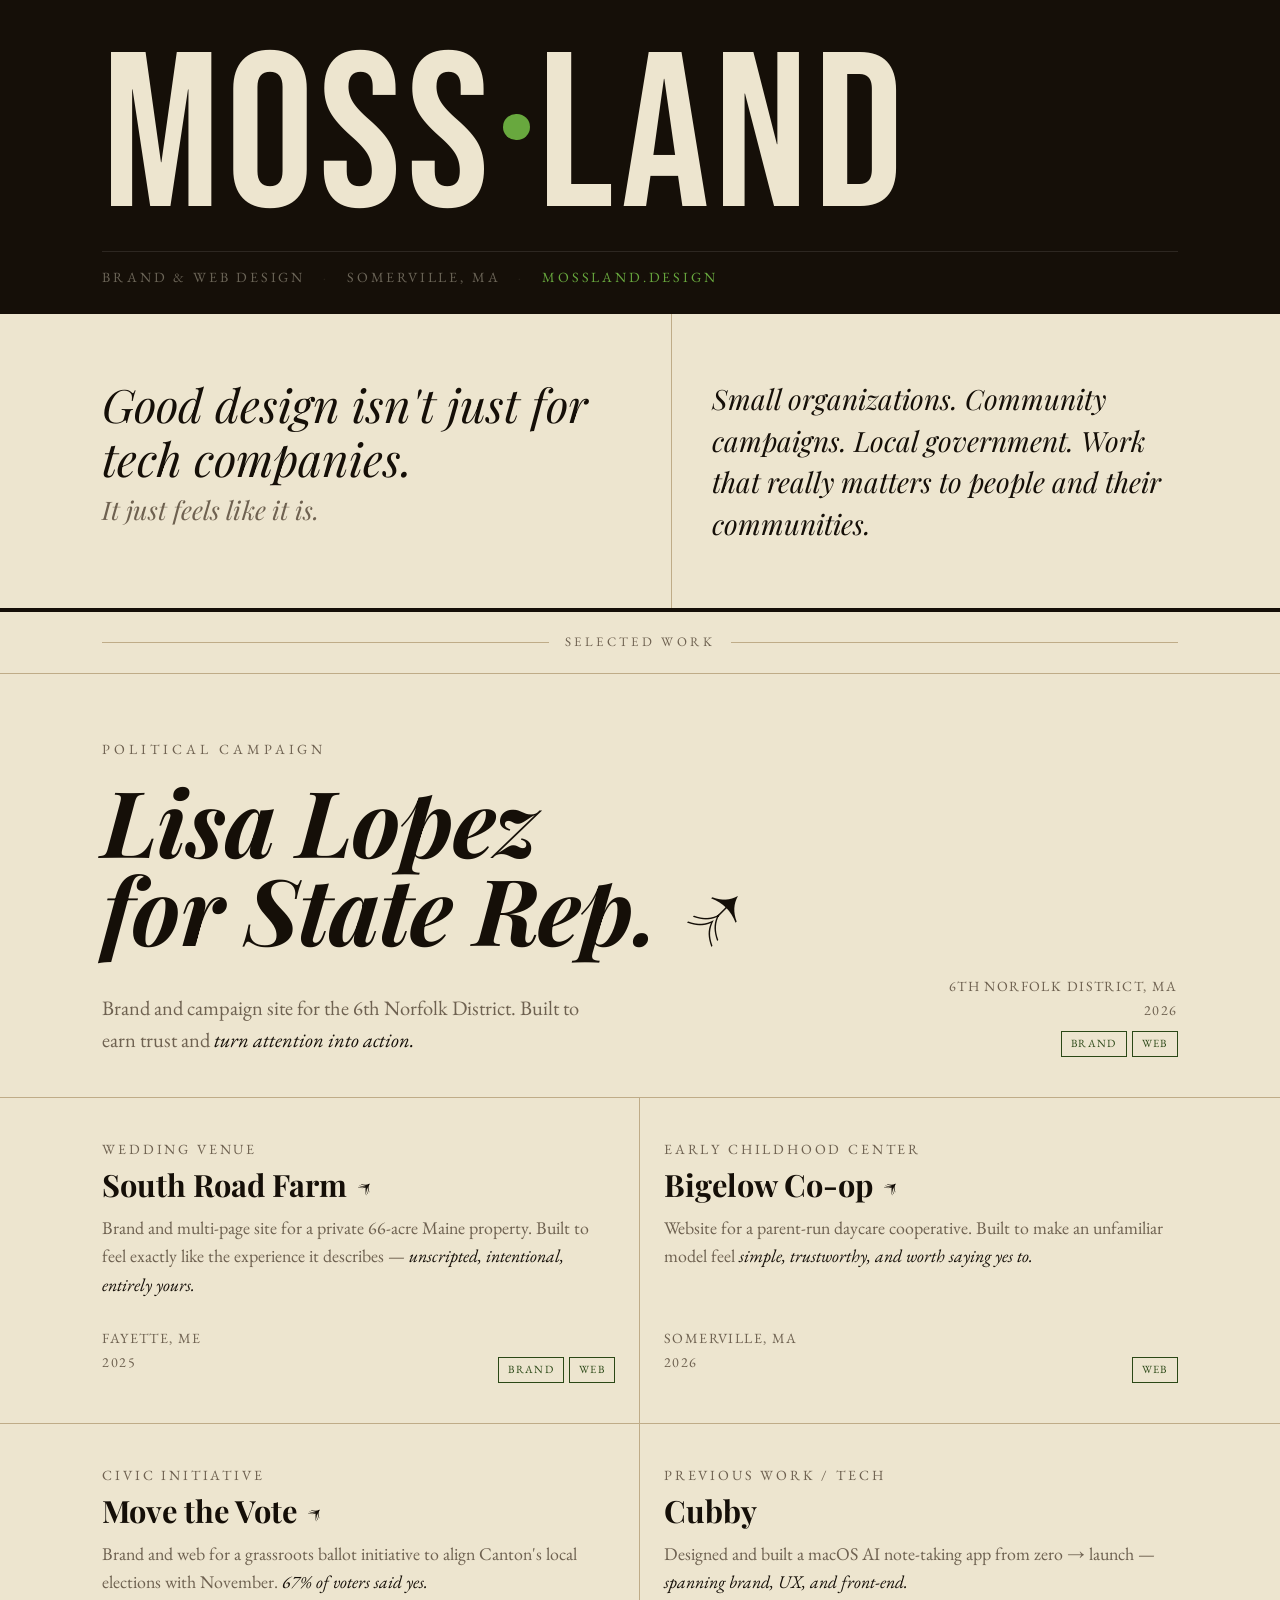
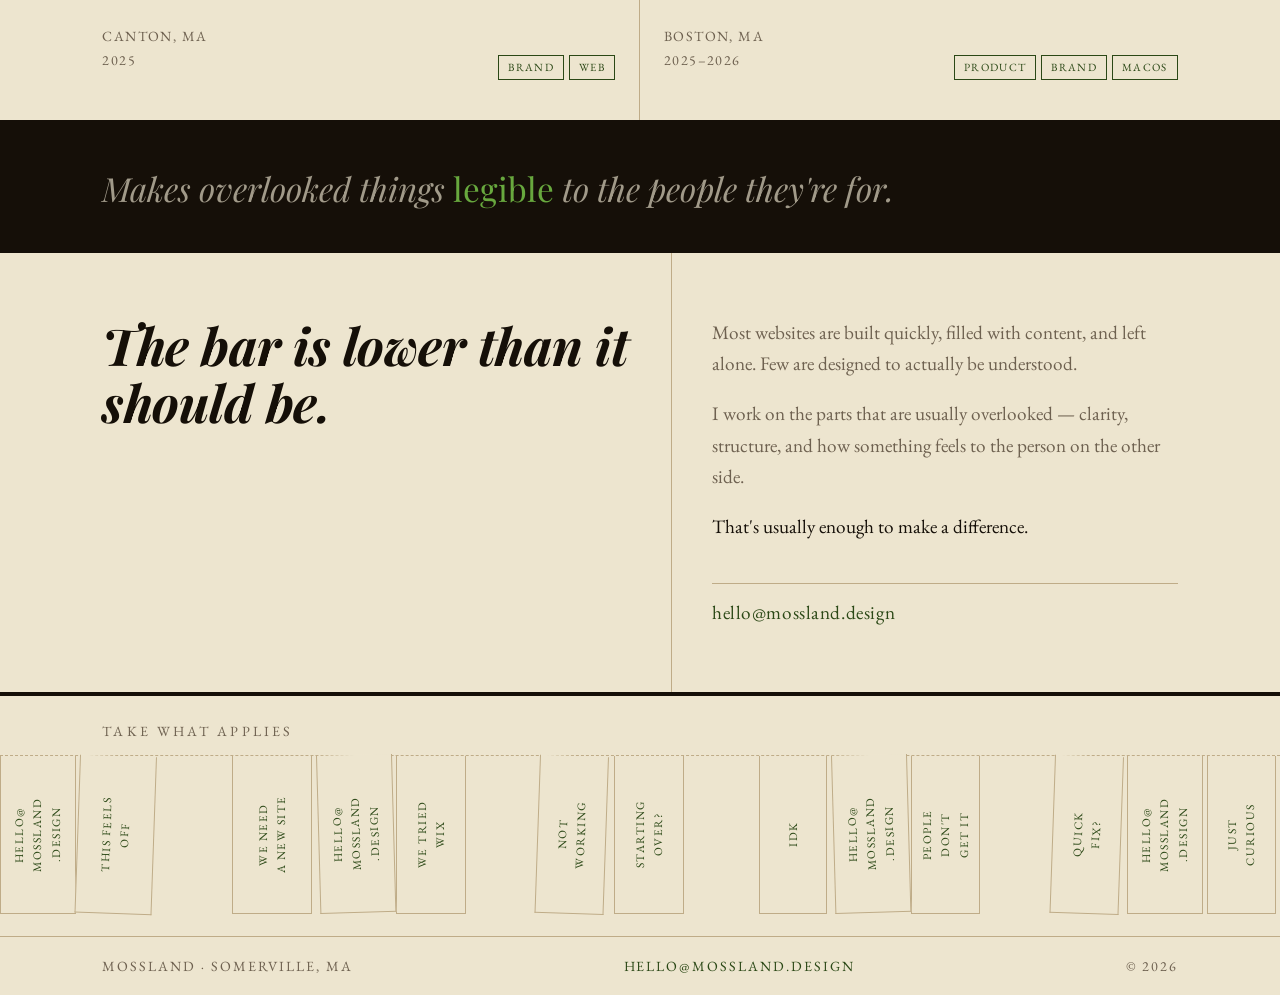
==== commit 75e52f63: "update CTA copy" ====
--- a/index.html
+++ b/index.html
@@ -42,8 +42,8 @@
       type="image/png"
       sizes="32x32"
     />
-    <link rel="stylesheet" href="css/shared.css?v=1.1" />
-    <link rel="stylesheet" href="css/index.css?v=1.1" />
+    <link rel="stylesheet" href="css/shared.css?v=1.4" />
+    <link rel="stylesheet" href="css/index.css?v=1.4" />
   </head>
   <body>
     <!-- ── HEADER ── -->
@@ -63,15 +63,16 @@
     <!-- ── LEDE ── -->
     <section class="lede" aria-label="Introduction">
       <div class="lede-left">
-        <p class="tagline">Good design isn't just for tech companies.</p>
+        <p class="tagline">
+          Good design isn't just for tech companies.<span class="tagline-aside"
+            >It just feels like it is.</span
+          >
+        </p>
       </div>
       <div class="lede-right">
         <p class="lede-line">
           Small organizations. Community campaigns. Local government. Work that
           really matters to people and their communities.
-        </p>
-        <p class="lede-line lede-line-sub">
-          That's where Mossland does its best work.
         </p>
       </div>
     </section>
@@ -171,10 +172,10 @@
         </article>
 
         <article class="work-box">
-          <p class="work-box-cat">AI Notetaking App</p>
+          <p class="work-box-cat">Previous work / tech</p>
           <h3 class="work-box-name">Cubby</h3>
           <p class="work-box-desc">
-            Designed and built a macOS AI product from zero → launch —
+            Designed and built a macOS AI note-taking app from zero → launch —
             <em>spanning brand, UX, and front-end.</em>
           </p>
           <div class="work-box-foot">
@@ -216,9 +217,7 @@
             <p>That's usually enough to make a difference.</p>
           </div>
           <a class="pov-cta" href="mailto:hello@mossland.design">
-            <span class="pov-cta-verb">say hello</span>
-            <span class="pov-cta-arrow">→</span>
-            <span class="pov-cta-addr">hello@mossland.design</span>
+            hello@mossland.design
           </a>
         </div>
       </div>
@@ -309,7 +308,7 @@
           tabindex="-1"
           aria-hidden="true"
         >
-          <span class="tear-tab-text">we need<br />clarity</span>
+          <span class="tear-tab-text">people<br />don't<br />get it</span>
         </a>
         <div class="tear-gap" aria-hidden="true"></div>
         <a
@@ -343,7 +342,7 @@
     <footer class="site-footer" role="contentinfo">
       <span>Mossland · Somerville, MA</span>
       <a href="mailto:hello@mossland.design">hello@mossland.design</a>
-      <span>© 2025</span>
+      <span>© 2026</span>
     </footer>
   </body>
 </html>
--- a/css/index.css
+++ b/css/index.css
@@ -83,20 +83,19 @@
   color: var(--color-ink);
 }
 
+.tagline-aside {
+  display: block;
+  margin-top: 10px;
+  font-size: clamp(16px, 2vw, 26px);
+  color: var(--color-muted);
+}
+
 .lede-line {
   font-family: "Playfair Display", Georgia, serif;
   font-size: clamp(18px, 2.2vw, 28px);
   font-style: italic;
   line-height: 1.48;
   color: var(--color-ink);
-}
-
-.lede-line-sub {
-  font-style: normal;
-  font-family: "EB Garamond", Georgia, serif;
-  font-size: clamp(16px, 1.4vw, 20px);
-  letter-spacing: 0.03em;
-  color: var(--color-muted);
 }
 
 @media (max-width: 768px) {
@@ -393,13 +392,11 @@
 }
 
 .pov-cta {
-  display: inline-flex;
-  align-items: baseline;
-  gap: 8px;
-  font-family: "EB Garamond", Georgia, serif;
-  font-size: clamp(15px, 1.3vw, 18px);
+  display: inline-block;
+  font-family: "EB Garamond", Georgia, serif;
+  font-size: clamp(17px, 1.5vw, 22px);
   letter-spacing: 0.03em;
-  color: var(--color-muted);
+  color: var(--color-moss);
   text-decoration: none;
   border-top: 1px solid var(--color-rule);
   padding-top: var(--sp-xs);
@@ -408,23 +405,6 @@
 
 .pov-cta:hover {
   color: var(--color-ink);
-}
-
-.pov-cta:hover .pov-cta-verb {
-  color: var(--color-moss);
-}
-
-.pov-cta-verb {
-  color: var(--color-moss);
-  transition: color 0.12s;
-}
-
-.pov-cta-arrow {
-  color: var(--color-moss);
-}
-
-.pov-cta-addr {
-  color: inherit;
 }
 
 @media (max-width: 768px) {
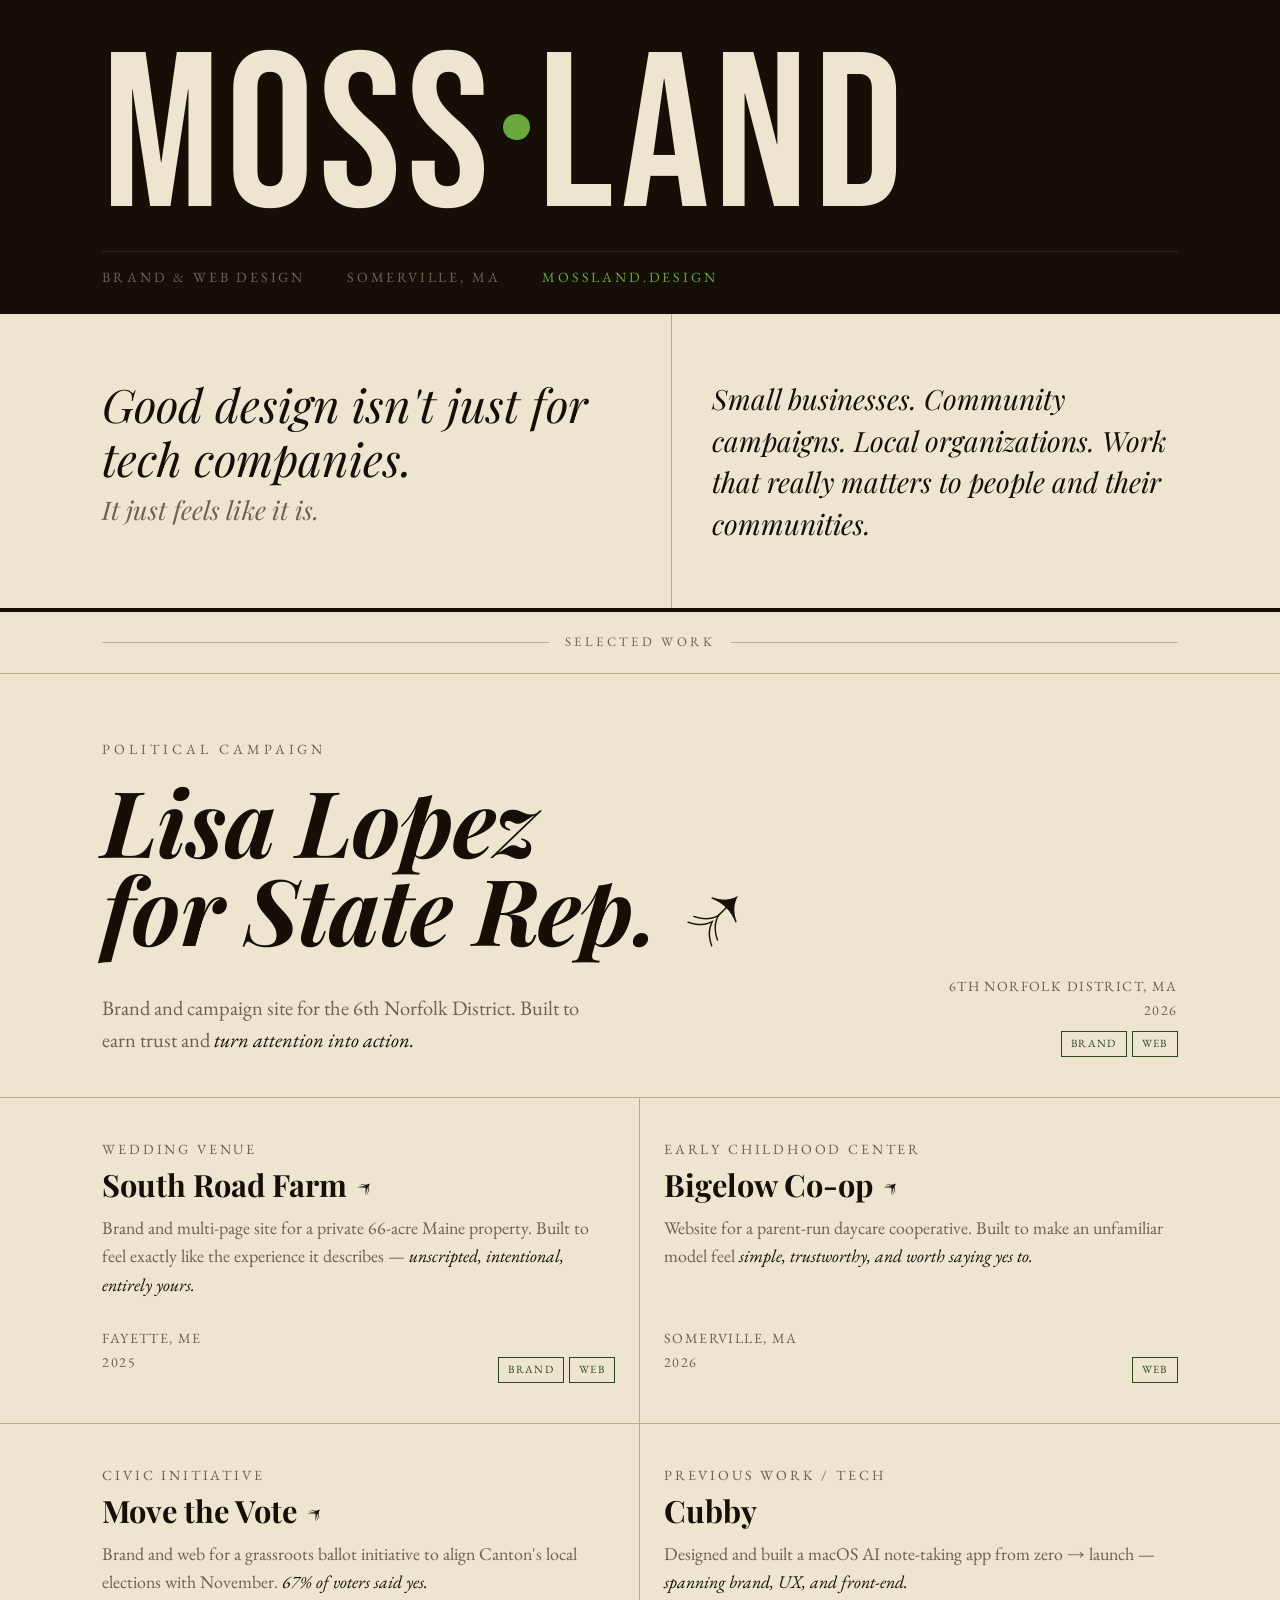
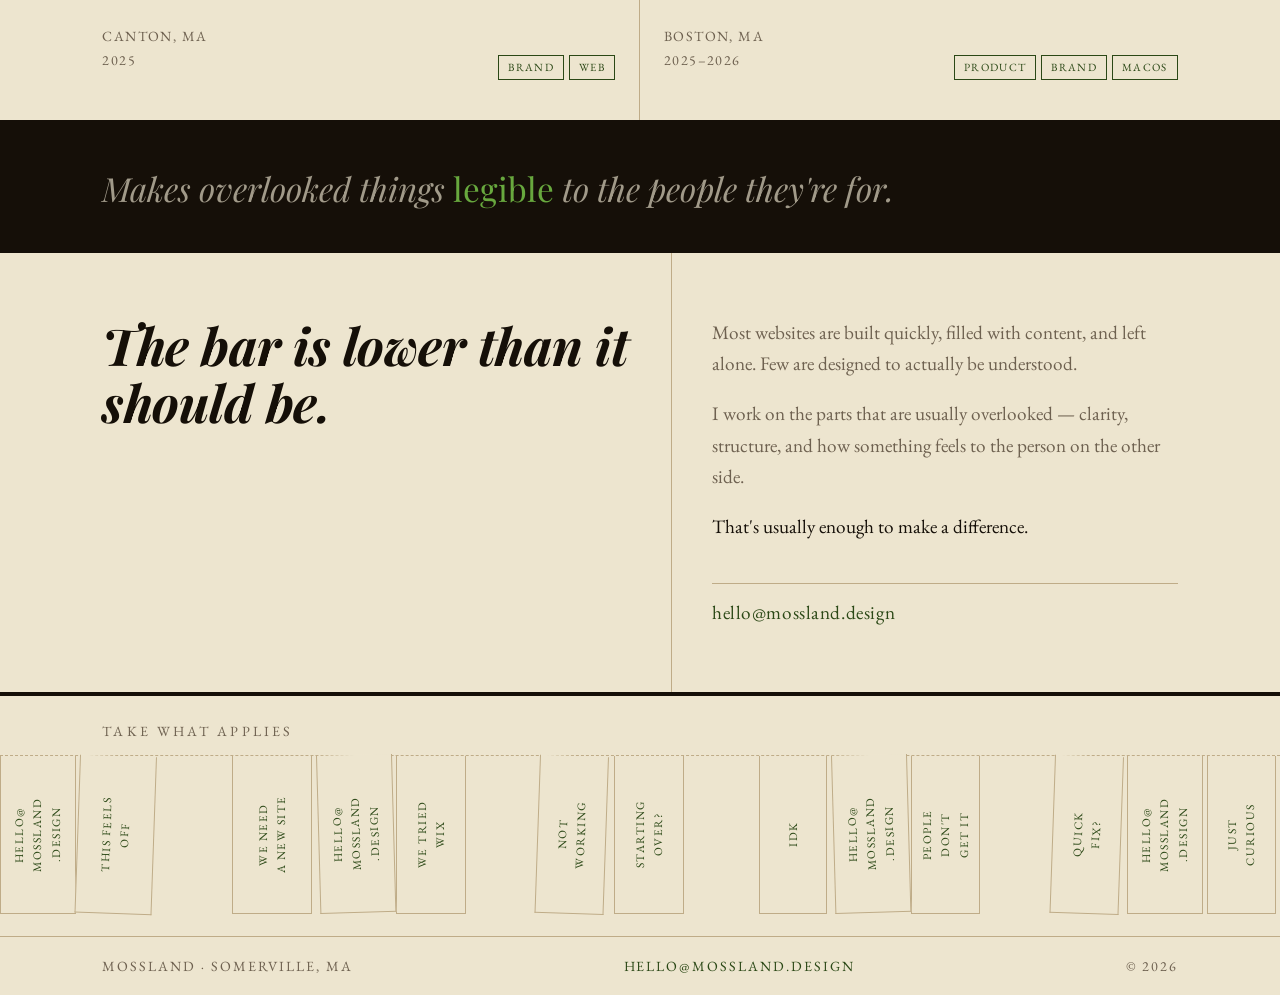
==== commit ff04889e: "update lede copy" ====
--- a/index.html
+++ b/index.html
@@ -71,7 +71,7 @@
       </div>
       <div class="lede-right">
         <p class="lede-line">
-          Small organizations. Community campaigns. Local government. Work that
+          Small businesses. Community campaigns. Local organizations. Work that
           really matters to people and their communities.
         </p>
       </div>
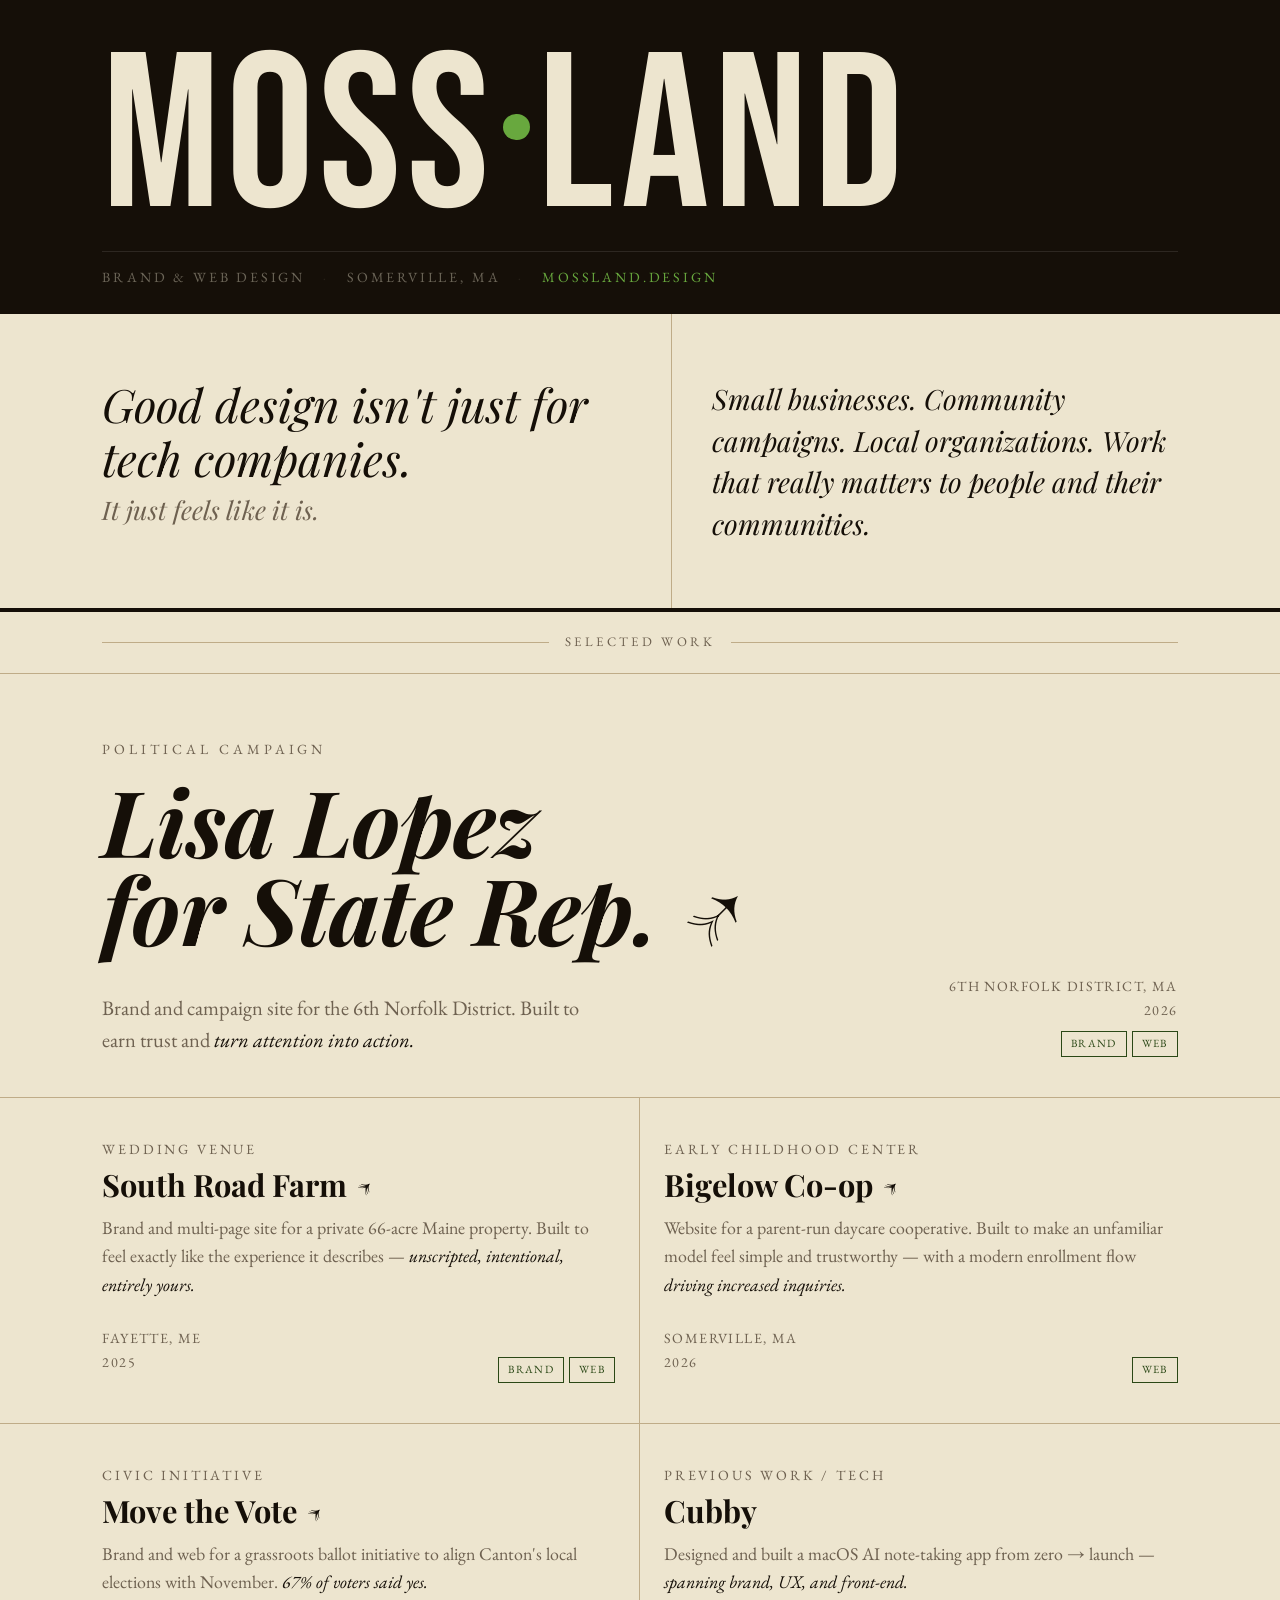
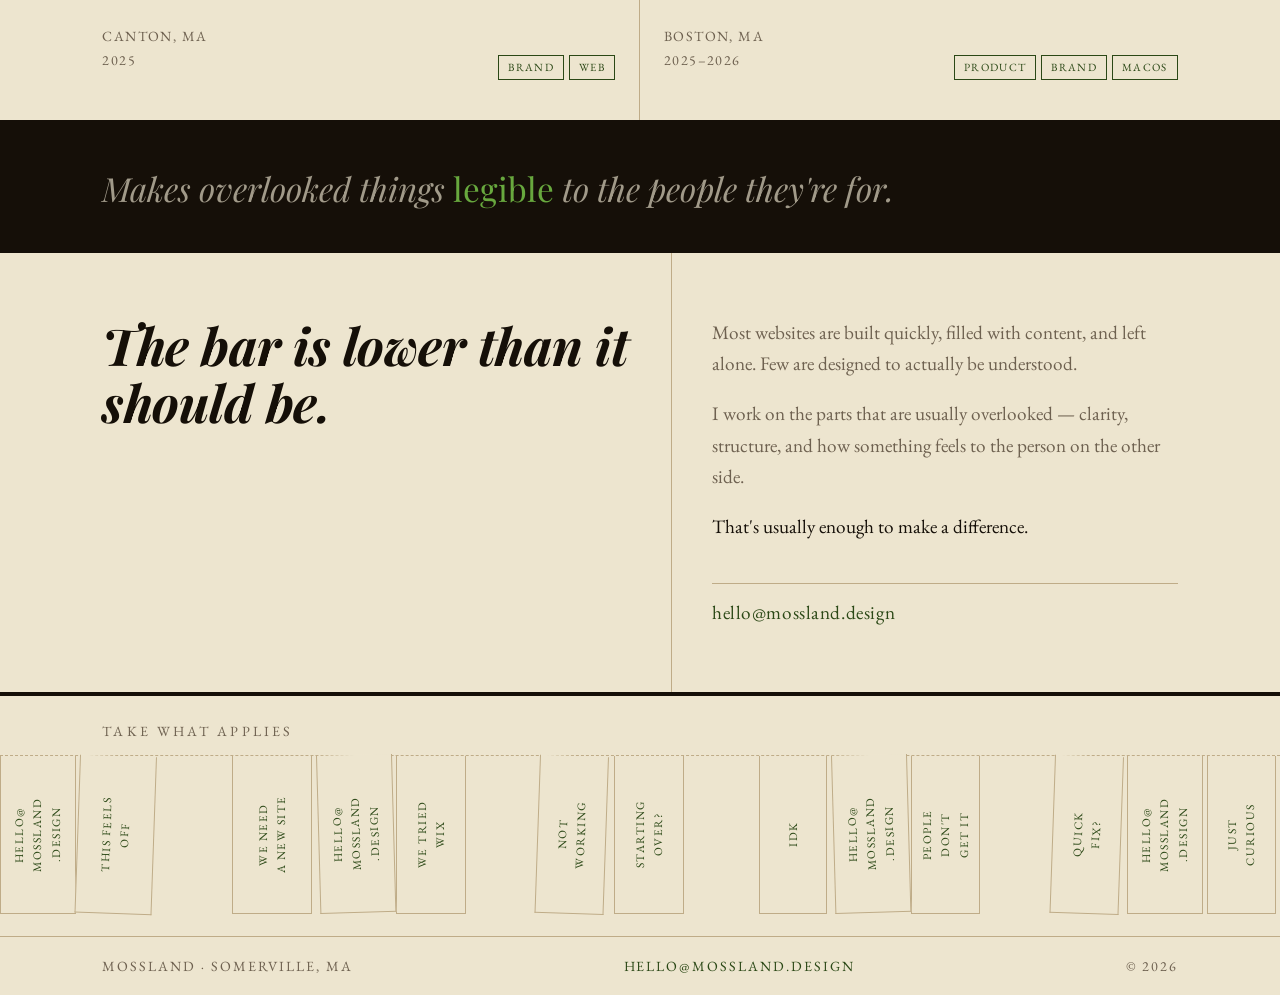
==== commit 4d1c9548: "update bigelow copy" ====
--- a/index.html
+++ b/index.html
@@ -22,10 +22,10 @@
       name="description"
       content="Brand and web design for small organizations, community campaigns, and local government. Work that really matters to people and their communities."
     />
-    <link rel="canonical" href="https://mossland.design/" />
+    <link rel="canonical" href="https://www.mossland.design/" />
     <!-- Open Graph -->
     <meta property="og:type" content="website" />
-    <meta property="og:url" content="https://mossland.design/" />
+    <meta property="og:url" content="https://www.mossland.design/" />
     <meta property="og:title" content="Mossland — Brand &amp; Web Design" />
     <meta
       property="og:description"
@@ -33,7 +33,7 @@
     />
     <meta
       property="og:image"
-      content="https://mossland.design/assets/og-image.png"
+      content="https://www.mossland.design/assets/og-image.png"
     />
     <link rel="icon" href="assets/favicon.svg" type="image/svg+xml" />
     <link
@@ -140,8 +140,9 @@
           </h3>
           <p class="work-box-desc">
             Website for a parent-run daycare cooperative. Built to make an
-            unfamiliar model feel
-            <em>simple, trustworthy, and worth saying yes to.</em>
+            unfamiliar model feel simple and trustworthy — with a modern
+            enrollment flow
+            <em> driving increased inquiries.</em>
           </p>
           <div class="work-box-foot">
             <p class="meta-loc">Somerville, MA<br />2026</p>
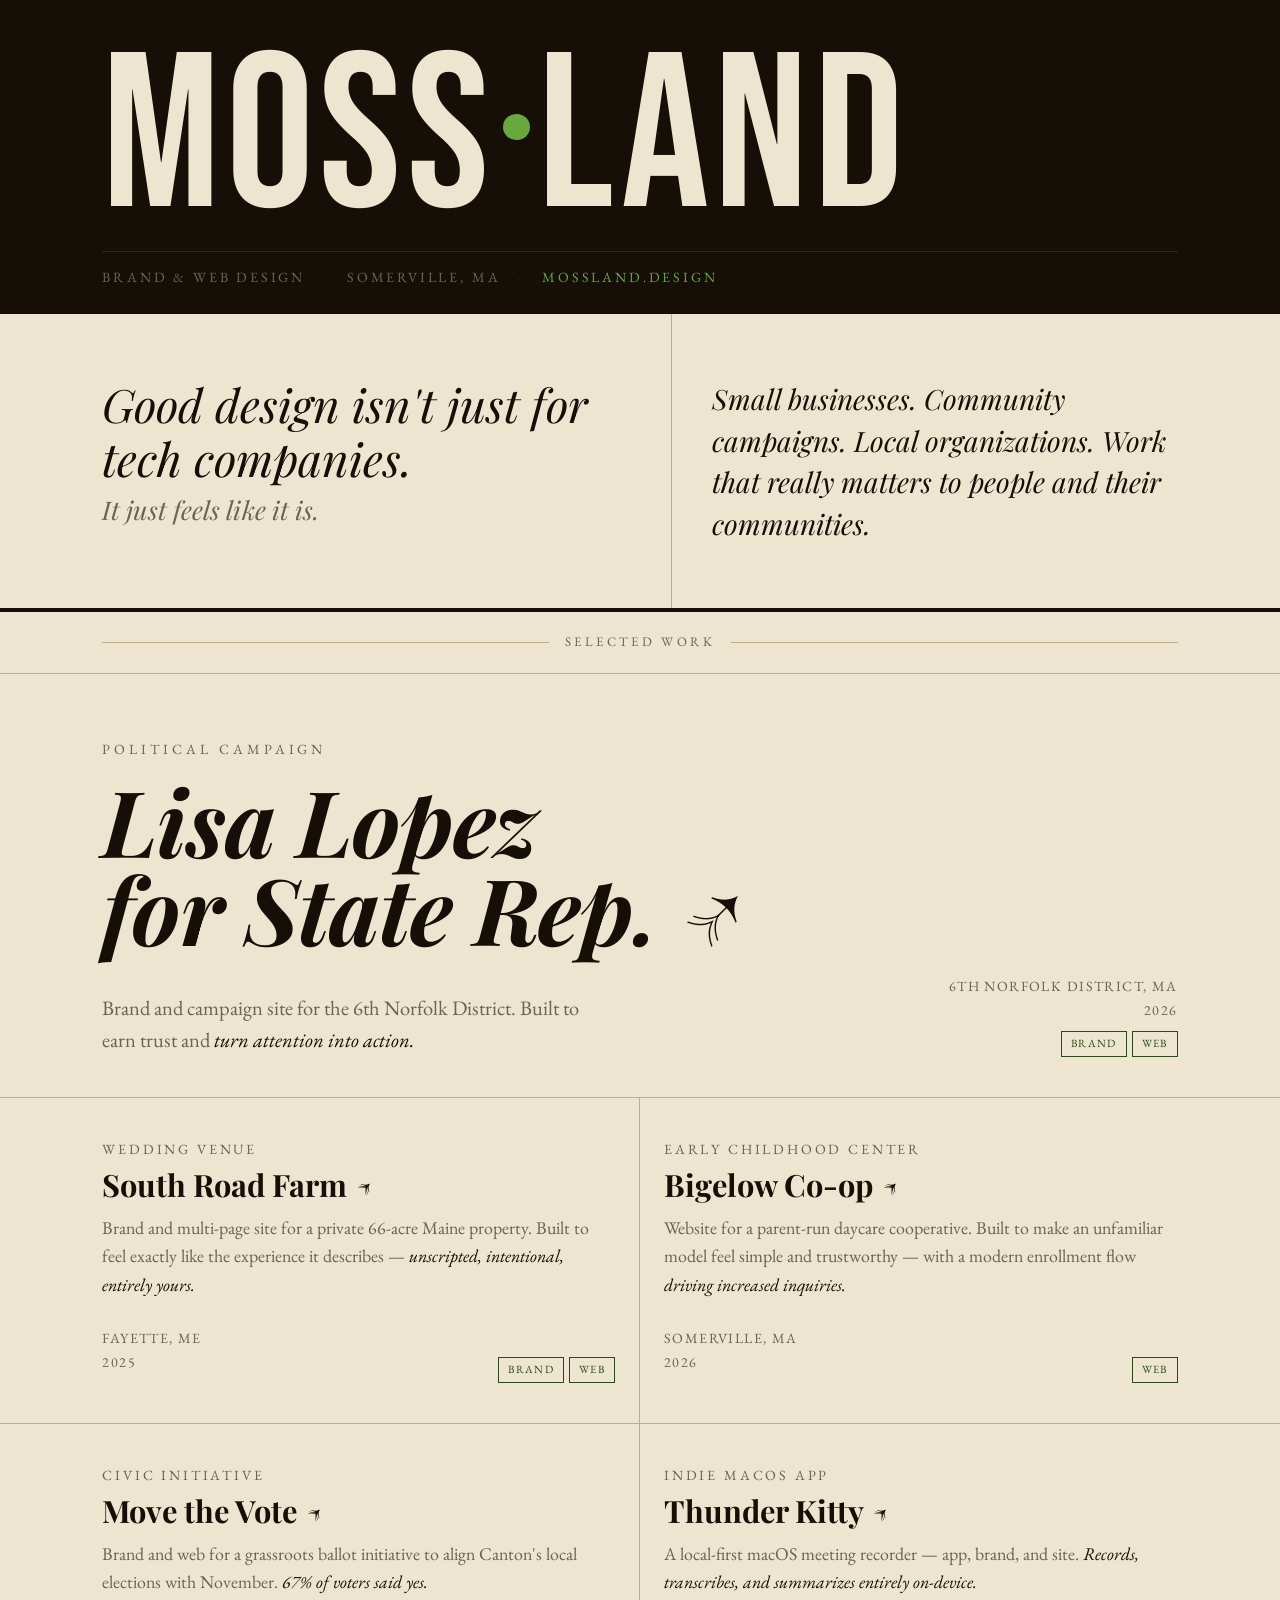
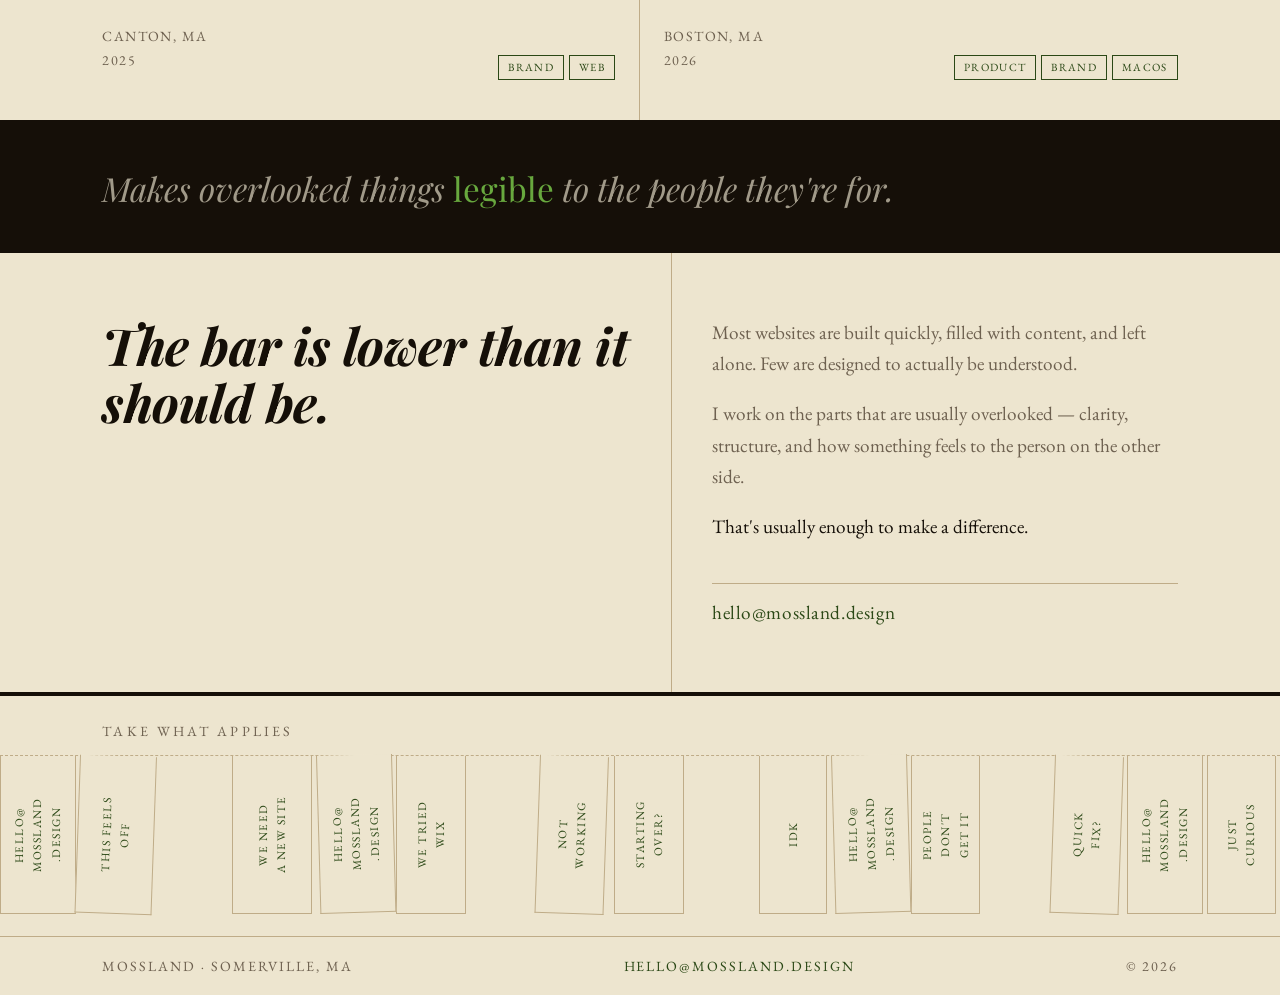
==== commit d312b816: "add thunderkitty project" ====
--- a/index.html
+++ b/index.html
@@ -173,14 +173,21 @@
         </article>
 
         <article class="work-box">
-          <p class="work-box-cat">Previous work / tech</p>
-          <h3 class="work-box-name">Cubby</h3>
+          <p class="work-box-cat">Indie macOS app</p>
+          <h3 class="work-box-name">
+            <a
+              href="https://www.thunderkitty.app"
+              target="_blank"
+              rel="noopener"
+              >Thunder Kitty ↗&#xFE0E;</a
+            >
+          </h3>
           <p class="work-box-desc">
-            Designed and built a macOS AI note-taking app from zero → launch —
-            <em>spanning brand, UX, and front-end.</em>
+            A local-first macOS meeting recorder — app, brand, and site.
+            <em>Records, transcribes, and summarizes entirely on-device.</em>
           </p>
           <div class="work-box-foot">
-            <p class="meta-loc">Boston, MA<br />2025–2026</p>
+            <p class="meta-loc">Boston, MA<br />2026</p>
             <div class="pills">
               <span class="pill">Product</span>
               <span class="pill">Brand</span>
